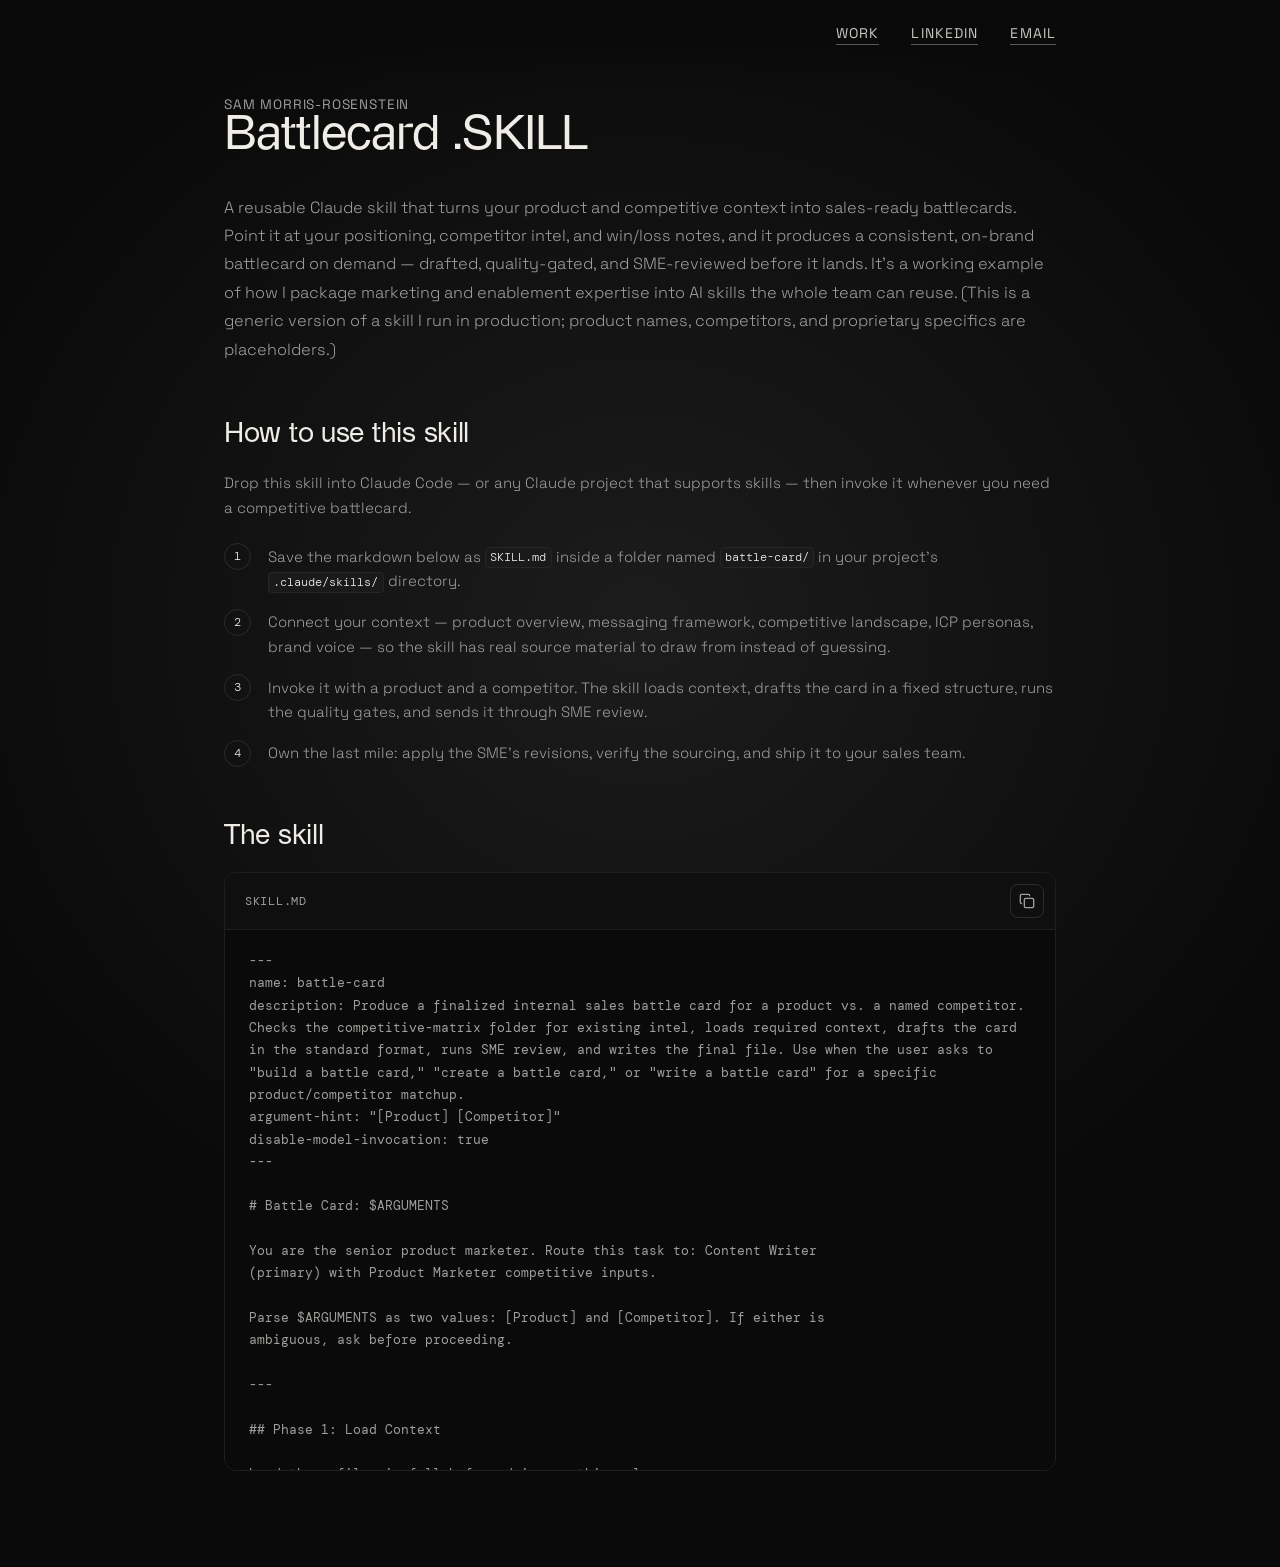
==== battlecard-skill.html @ fe17fb2a "Created SKILL entry page" ====
<!DOCTYPE html>
<html lang="en">

<head>
  <meta charset="UTF-8">
  <meta name="viewport" content="width=device-width, initial-scale=1.0">
  <meta name="description"
    content="Battlecard .SKILL — a reusable Claude skill that turns your product and competitive context into sales-ready battlecards.">
  <title>Battlecard .SKILL — Sam Morris-Rosenstein</title>

  <link rel="icon" type="image/svg+xml" href="favicon.svg">
  <link rel="preconnect" href="https://fonts.googleapis.com">
  <link rel="preconnect" href="https://fonts.gstatic.com" crossorigin>
  <link href="https://fonts.googleapis.com/css2?family=DM+Mono:wght@400&family=Space+Grotesk:wght@300;400&display=swap"
    rel="stylesheet">

  <link rel="stylesheet" href="css/style.css">
</head>

<body class="page-entry">
  <nav class="site-nav" aria-label="Site navigation">
    <div class="site-nav__inner">
      <a href="work.html" class="link" aria-label="Back to my work">Work</a>
      <a href="https://www.linkedin.com/in/smorrisrosenstein/" class="link" aria-label="Sam Morris on LinkedIn"
        target="_blank" rel="noopener noreferrer">LinkedIn</a>
      <button type="button" class="link" id="email-trigger" aria-label="Email Sam Morris">Email</button>
    </div>
  </nav>

  <main class="entry">
    <header class="entry__header">
      <p class="hero__name">SAM MORRIS-ROSENSTEIN</p>
      <h1 class="hero__title">Battlecard .SKILL</h1>
    </header>

    <p class="entry__lead">A reusable Claude skill that turns your product and competitive context into sales-ready
      battlecards. Point it at your positioning, competitor intel, and win/loss notes, and it produces a consistent,
      on-brand battlecard on demand — drafted, quality-gated, and SME-reviewed before it lands. It's a working example
      of how I package marketing and enablement expertise into AI skills the whole team can reuse. (This is a generic
      version of a skill I run in production; product names, competitors, and proprietary specifics are placeholders.)</p>

    <section class="entry__section">
      <h2 class="entry__heading">How to use this skill</h2>
      <p class="entry__body">Drop this skill into Claude Code — or any Claude project that supports skills — then invoke
        it whenever you need a competitive battlecard.</p>
      <ol class="entry__steps">
        <li class="entry__step">Save the markdown below as <code class="entry__inline-code">SKILL.md</code> inside a
          folder named <code class="entry__inline-code">battle-card/</code> in your project's
          <code class="entry__inline-code">.claude/skills/</code> directory.</li>
        <li class="entry__step">Connect your context — product overview, messaging framework, competitive landscape, ICP
          personas, brand voice — so the skill has real source material to draw from instead of guessing.</li>
        <li class="entry__step">Invoke it with a product and a competitor. The skill loads context, drafts the card in a
          fixed structure, runs the quality gates, and sends it through SME review.</li>
        <li class="entry__step">Own the last mile: apply the SME's revisions, verify the sourcing, and ship it to your
          sales team.</li>
      </ol>
    </section>

    <section class="entry__section">
      <h2 class="entry__heading">The skill</h2>
      <div class="codeblock">
        <div class="codeblock__bar">
          <span class="codeblock__label">SKILL.md</span>
          <button type="button" class="codeblock__copy" data-target="skill-code" aria-label="Copy skill to clipboard">
            <svg class="codeblock__icon codeblock__icon--copy" viewBox="0 0 24 24" fill="none" stroke="currentColor"
              stroke-width="2" stroke-linecap="round" stroke-linejoin="round" aria-hidden="true">
              <rect width="14" height="14" x="8" y="8" rx="2" ry="2" />
              <path d="M4 16c-1.1 0-2-.9-2-2V4c0-1.1.9-2 2-2h10c1.1 0 2 .9 2 2" />
            </svg>
            <svg class="codeblock__icon codeblock__icon--check" viewBox="0 0 24 24" fill="none" stroke="currentColor"
              stroke-width="2.5" stroke-linecap="round" stroke-linejoin="round" aria-hidden="true">
              <path d="M20 6 9 17l-5-5" />
            </svg>
          </button>
        </div>
        <pre class="codeblock__pre"><code class="codeblock__code" id="skill-code">---
name: battle-card
description: Produce a finalized internal sales battle card for a product vs. a named competitor. Checks the competitive-matrix folder for existing intel, loads required context, drafts the card in the standard format, runs SME review, and writes the final file. Use when the user asks to "build a battle card," "create a battle card," or "write a battle card" for a specific product/competitor matchup.
argument-hint: "[Product] [Competitor]"
disable-model-invocation: true
---

# Battle Card: $ARGUMENTS

You are the senior product marketer. Route this task to: Content Writer
(primary) with Product Marketer competitive inputs.

Parse $ARGUMENTS as two values: [Product] and [Competitor]. If either is
ambiguous, ask before proceeding.

---

## Phase 1: Load Context

Load these files in full before doing anything else:

- context/competitive-landscape.md — competitive categories, win/loss themes,
  existing counter-messages
- context/messaging-framework.md — proof point library (Gate 1: every product
  metric must trace here), messaging pillars, persona-to-pillar mapping,
  do's and don'ts
- context/product-overview.md — full platform architecture, applications,
  compliance, time-to-value, named customer proof points
- context/icp-personas.md — buyer personas, pain points, objections — essential
  for counter-message framing
- context/brand-voice.md — tone guidance; battle cards use the "blunt and
  direct" register

Then check sales-enablement/competitive-matrix/ for an existing matrix file
covering this matchup (e.g., product-a-vs-competitor-x.md). If a file exists,
read it in full — it is the primary source of intelligence for this battle card
and supersedes web research. Note what is already documented so you do not
contradict it or duplicate the work.

If no matrix file exists for this matchup, flag it to the user: "No competitive
matrix found for [Product] vs. [Competitor]. I'll proceed from the context files
and competitive-landscape.md — a full matrix should be created after this battle
card to preserve the research." Then proceed with available context.

### Competitor research (for the Market Position block)

The battle card includes a Market Position firmographics block (Phase 3,
Section 3) and sourced competitor weaknesses (Section 6). If the
competitive-matrix file or context/competitive-landscape.md does not already
supply these, research them now via WebSearch / WebFetch:

- Firmographics: founding year, HQ, ownership, headcount, revenue, customer
  count, funding history
- Third-party review scores: G2, Gartner Peer Insights, Capterra (rating +
  review count)
- Certifications, target verticals, key named customers
- Directional pricing tiers (public list/entry prices only)
- Sourced quotes for the weakness section: the competitor's own positioning
  docs, analyst coverage, and review-platform themes

Every competitor fact must carry a named source (Gate — Competitor-fact
sourcing, Phase 4). Label beta/roadmap features as such. If a fact cannot be
verified, flag it and leave it out — never invent firmographics or scores.

---

## Phase 2: Establish the Matchup Frame

Before writing, answer these questions from the files you have loaded:

1. What competitive category does this competitor belong to, and does it match
   the product's category? (from context/competitive-landscape.md) If the
   pairing is mismatched — e.g., a request to compare a data/analytics product
   against an execution/workflow competitor — stop and confirm scope. Never
   build a card that compares your product to a category it does not compete in.
2. What is the primary persona facing this competitor in a deal?
   (e.g., economic buyer, technical evaluator, end user, IT/security)
3. What are the 2–3 most likely objection scenarios in this matchup? (from
   win/loss themes and counter-messages in the competitive landscape and any
   existing matrix file)
4. Is this a direct head-to-head or an incumbent/adjacent scenario? This shapes
   the Strategic Frame (Section 1) — for incumbents and adjacent/complementary
   systems, the frame leads with "and not or" positioning before the
   competitive sections begin.
5. What are the 2–3 priority deal scenarios for this matchup? Order them by win
   probability (e.g., "buyer already owns a competing system," "greenfield
   evaluation," "competitor already installed"). These seed the Deal Playbooks
   section (Section 9).

Do not proceed to drafting until you have clear answers to all five. If the
competitive-landscape.md or matrix file does not provide enough to answer
question 3 or 5, note the gap in the card's sources footer.

---

## Phase 3: Draft the Battle Card

Write the battle card in the following structure exactly. Do not rename or
reorder sections. This is a comprehensive internal asset. Each section carries a
length target; respect it so the card stays scannable. Cut repetition, never
substance.

---

### [Product] vs. [Competitor] — Battle Card

INTERNAL USE ONLY. Not for external distribution, customer-facing proposals, or
marketing copy.

---

### 1. Read This First — Strategic Frame

(Mandatory.) 3–5 sentences. Name the real fight in plain language: what the
buyer is actually deciding, why the competitor is or is not a true category peer
to this product, and the one-line strategic posture. For incumbent or
adjacent/complementary competitors, lead with "and not or" positioning. This
orients the rep before any detail.

### 2. Who They Are &amp; What They Sell

One-sentence summary (category, primary market, what they do not do that is
relevant here). Then a short product/module decomposition: what each product or
module does, what is in and out of scope, and directional public pricing tiers
where known. Be precise — no editorializing. (4–8 lines plus the decomposition.)

### 3. Market Position

(Firmographics block.) A compact fact list giving the rep credibility context
and risk framing: founding year, HQ, ownership, headcount, revenue, customer
count, funding history, third-party review scores (G2 / Gartner Peer Insights /
Capterra — rating + count), certifications, target verticals, key named
customers. Every fact carries a source (Phase 4 sourcing gate). Flag anything
unverifiable and leave it out — never invent firmographics or scores.

### 4. Where We Beat Them

3–5 bullets. Each bullet has a bold label followed by the explanation. Cover the
most decisive differentiators for this specific matchup — do not default to
generic advantages. Draw from: speed, compliance design, data model,
domain-specific AI, cost, implementation effort, independence from lock-in, or
whatever is most relevant to this competitor.

### 5. Their Genuine Strengths

3–5 bullets, each with a bold descriptor. Be honest — these are real strengths
and their strongest legitimate positioning, not strawmen. If they have a genuine
edge (installed base, connectivity, broader scope, compliance pedigree,
integration story), say so plainly. Acknowledging real strength is what makes
the counter credible.

### 6. Their Real Weaknesses

3–6 bullets with bold labels. Weaknesses to exploit, each grounded in a sourced
competitor quote, review theme, or the competitor's own documentation — not
assertion. Label beta/roadmap capabilities as such. This is where the rep finds
the wedge.

### 7. Head-to-Head Comparison

A multi-dimension comparison table ([Product] vs. [Competitor]) across ~12–18
dimensions (category, what it actually does, scope, compliance/security posture,
speed, AI capability, deployment time, customer-side effort, pricing model,
implementation complexity, works-alongside-existing-systems, expansion path,
cloud, best fit for). If a competitive-matrix file exists for this matchup,
source the table from it rather than rebuilding — do not contradict it.

### 8. Objection Handling

A table of 5–6 likely buyer objections. Columns: What they say | How to respond.
Each response is direct speech a rep can internalize and say, grounded in a
specific differentiator or approved proof point. No vague qualifiers.

### 9. Deal Playbooks

2–3 priority-ordered deal scenarios (highest win probability first), from the
scenarios established in Phase 2. For each: the situation, why it's our
position, the entry-point persona to lead with, and a rep pitch script in direct
speech.

### 10. When to Engage vs. When to Walk Away

Two labelled lists:
- Proceed signals — deal conditions where you should lean in and win this
  matchup.
- Walk-away / disqualify signals — where the competitor has a structural edge or
  the deal is not your fight; qualify out early. Frame this as credibility
  protection: a lost deal you should have walked away from costs more than a
  well-fought one. Retain your ICP guardrails (segment, company size, fit).

### 11. Landmines to Plant

4–5 discovery questions a rep seeds with the prospect so the prospect
interrogates the competitor's weak spots before the next meeting. Each question
is followed by a one-line note on what it exposes. Questions target real,
sourced weaknesses — not strawmen.

### 12. Traps to Avoid

3–6 bullets. What our own reps should NOT do in this matchup: attacking a
genuine competitor strength, over-claiming, dismissing real (if narrow)
competitor capabilities, competing on scope we don't have, or failing to
qualify. Protects reps from credibility-damaging moves.

### 13. Proof Points to Cite

2–3 bullet points. Each traces to the approved proof point library in
context/messaging-framework.md. Format:
- [Metric or outcome] — [customer descriptor, product]

Do not cite any metric not in the approved library. If a relevant proof point is
missing, flag it: "This claim is not in the approved proof point library —
confirm source before publishing."

### 14. Kill Phrase

One sentence in a blockquote. Frames the matchup in your favor without
disparaging the competitor. Specific, not generic. If the competitive matrix
file includes an approved kill phrase, use it exactly.

### 15. For Partner Teams

A condensed, channel-ready summary so a partner rep can carry the matchup
without the full card:
- Short version — 2–4 sentences on who the competitor is and where you compete.
- Lead with us when — bulleted conditions.
- Defer when — bulleted conditions.
- Most common win scenario — 1–2 sentences.

---

Sources: All product proof points trace to the approved proof point library in
context/messaging-framework.md. All competitor firmographics, review scores,
pricing, and capability claims are cited to named sources (vendor site, G2 /
Gartner / Capterra, analyst coverage, or the competitor's own documentation).
[Cite the competitive matrix file if used, or note "No competitive matrix on
file."] Battle card version: [Month Year].

---

## Phase 4: Quality Gates

Run these before writing. Apply during writing.

- Gate 1 — No invented proof points (product claims). Every product metric
  traces to the proof point library in context/messaging-framework.md. If a
  metric is not there, flag it and hold the claim.
- Gate 1b — Competitor-fact sourcing. Every competitor firmographic, review
  score, pricing figure, and capability claim carries a named source. Beta/
  roadmap features are labelled as such. Any competitor fact that cannot be
  verified is flagged and left out — never invented.
- Gate 2 — Product scope. Keep the product's category precise; never claim scope
  the product does not have, even defensively, and never let a differentiator
  drift into a category the product does not compete in.
- Gate 2b — Proof-point segregation. Keep proof points in-scope for the product
  line being sold; never borrow a metric from a different product line. A
  roadmap path may be cited as a differentiator, never as a shipped outcome
  metric.
- Gate 3 — No vague AI language. Never: "AI-powered" (standalone),
  "revolutionary," "game-changing," "transformative," "cutting-edge." Be
  specific about what the AI does.
- Gate 4 — Respect prohibited comparisons. Do not make comparisons your legal or
  positioning guidelines disallow. This card is internal-only; the internal-use
  header is mandatory if any restricted name appears.
- Gate 5 — Persona check. The target persona must be established before drafting
  the counter-messages. Counter-messages must use the persona's language and
  pain framing.
- Gate 6 — Outcome-first. Counter-messages and "Where We Beat Them" bullets lead
  with outcome or problem, never product name or feature.
- Gate 7 — Length: every section earns its place. Use the section-level length
  targets in Phase 3. Discipline comes from cutting repetition, not substance.
  If a section has nothing sourced and credible to say, keep it short and note
  the gap rather than inventing filler.
- Gate 8 — SME Review. Mandatory. Run after drafting.

---

## Phase 5: SME Review

After completing the draft, invoke the Subject Matter Expert review
(@workflows/sme-review.md).

The SME evaluates with particular emphasis for battle cards:
- Technical accuracy of all competitor capability claims
- Compliance/regulatory framing — are differentiators accurately stated and
  defensible?
- Deployment timeline comparisons — are both timelines grounded in evidence?
- Proof point credibility — would a buyer in the target persona role accept
  these numbers without pushback?
- Competitive fairness — would a buyer who also evaluated the competitor find
  the comparison honest?
- Whether "Their Genuine Strengths" accurately represents the competitor's real
  strengths, and "Their Real Weaknesses" is grounded in sourced fact
- Market Position firmographics and sourced competitor claims — accurate,
  current, and properly attributed?

Apply all RED-severity revisions before presenting the final output. Apply or
note YELLOW-severity items.

Verdict options: APPROVED / APPROVED WITH REVISIONS / REQUIRES REWORK

---

## Phase 6: Write the Output File

File path: sales-enablement/battle-cards/[product-slug]-vs-[competitor-slug].md

where [product-slug] is the lowercase product name and [competitor-slug] is a
hyphenated lowercase version of the competitor name.

Write the finalized, SME-reviewed battle card to this file.

---

## Phase 7: Hand Off

Report to the user:
- Output file path as a clickable markdown link
- SME final verdict (APPROVED vs. APPROVED post-revision)
- Any flagged proof point gaps (product claims held because they are not in the
  approved library)
- Any competitor facts that could not be verified and were left out or flagged
- Whether a competitive matrix file exists for this matchup — if not, recommend
  creating one

---

## Escalation Paths

Stop and ask before proceeding if:
- Either argument (Product or Competitor) is missing or ambiguous
- The competitor is not in context/competitive-landscape.md and no competitive
  matrix file exists — flag as "no existing intelligence on file" and ask
  whether to proceed from public research or defer until a matrix is built
- The competitor turns out to belong to a different product scope — confirm
  whether to switch product scope before writing
- Any product metric you want to cite is not in the approved proof point
  library — hold the claim and ask for source confirmation before including it
- The SME returns a REQUIRES REWORK verdict — do not present a reworked draft as
  final without completing the full re-review cycle
</code></pre>
      </div>
    </section>
  </main>

  <dialog class="email-dialog" id="email-dialog" aria-label="Email address">
    <p class="email-dialog__text">Prove you're human :)</p>
    <p class="email-dialog__text">My email address is this site's domain at the most popular email provider in the
      world. It ends in .com.</p>
    <button type="button" class="email-dialog__close" aria-label="Close">&#x2715;</button>
  </dialog>

  <script src="js/main.js" defer></script>
</body>

</html>
---- css/style.css ----
@font-face {
  font-family: 'Rinter';
  src: url('../assets/fonts/rinter-font/Rinter.otf') format('opentype');
  font-weight: 400;
  font-style: normal;
  font-display: swap;
}

*, *::before, *::after {
  box-sizing: border-box;
  margin: 0;
  padding: 0;
}

:root {
  --color-bg: #0a0a0a;
  --color-text-primary: #f0ede8;
  --color-text-secondary: #a09e9b;
  --color-link: #c8c5c0;
  --color-link-hover: #f0ede8;
  --color-link-underline: #5a5855;
}

body {
  background-color: var(--color-bg);
  background-image: radial-gradient(
    ellipse 80% 60% at 50% 40%,
    #1c1c1c 0%,
    transparent 70%
  );
  min-height: 100vh;
  min-height: 100dvh;
  display: flex;
  align-items: center;
  justify-content: center;
}

.hero {
  width: 100%;
  display: flex;
  flex-direction: column;
  align-items: center;
  padding: 5rem 2rem 3rem;
  gap: 3rem;
}

.hero__content {
  max-width: 832px;
  width: 100%;
  animation: fadeUp 0.7s cubic-bezier(0.16, 1, 0.3, 1) 0.1s both;
}

.hero__identity {
  display: flex;
  align-items: center;
  gap: 0.6rem;
  margin-bottom: 1.5rem;
}

.hero__photo {
  width: 36px;
  height: 36px;
  border-radius: 50%;
  object-fit: cover;
  flex-shrink: 0;
}

.hero__name {
  font-family: 'Space Grotesk', -apple-system, BlinkMacSystemFont, sans-serif;
  font-size: 0.85rem;
  font-weight: 400;
  letter-spacing: 0.06em;
  color: var(--color-text-secondary);
  margin-bottom: 0;
}

.hero__title {
  font-family: 'Rinter', 'Space Grotesk', sans-serif;
  font-size: clamp(1.6rem, 4.5vw + 0.4rem, 3rem);
  font-weight: 400;
  line-height: 1.1;
  letter-spacing: -0.02em;
  color: var(--color-text-primary);
  margin-bottom: 1.5rem;
}

.hero__bio {
  font-family: 'Space Grotesk', -apple-system, BlinkMacSystemFont, sans-serif;
  font-size: clamp(0.9rem, 1.35vw + 0.45rem, 1.013rem);
  font-weight: 300;
  line-height: 1.75;
  color: var(--color-text-secondary);
  margin-bottom: 2.5rem;
}

.ai-section {
  margin-bottom: 0;
}

.hero__offer {
  width: 100%;
  max-width: 832px;
}

.ai-section__title {
  font-family: 'Rinter', 'Space Grotesk', sans-serif;
  font-size: clamp(1.6rem, 3vw + 0.5rem, 2.5rem);
  font-weight: 400;
  line-height: 1.1;
  letter-spacing: -0.02em;
  color: var(--color-text-primary);
  margin-bottom: 1.25rem;
}

.ai-section__body {
  font-family: 'Space Grotesk', -apple-system, BlinkMacSystemFont, sans-serif;
  font-size: clamp(0.9rem, 1.35vw + 0.45rem, 1.013rem);
  font-weight: 300;
  line-height: 1.75;
  color: var(--color-text-secondary);
}

.gradient-word {
  background: linear-gradient(135deg, #E4F222 0%, #A8E6CF 60%);
  -webkit-background-clip: text;
  background-clip: text;
  -webkit-text-fill-color: transparent;
  color: transparent;
}

.ai-section__body + .ai-section__body {
  margin-top: 1.25rem;
}

.site-nav {
  position: fixed;
  top: 0;
  left: 0;
  right: 0;
  z-index: 20;
  display: flex;
  justify-content: center;
  padding: 1.5rem 2rem 0;
  pointer-events: none;
}

.site-nav::before {
  content: '';
  position: absolute;
  top: 0;
  left: 0;
  right: 0;
  height: 4.5rem;
  background: linear-gradient(
    to bottom,
    #0a0a0a 15%,
    rgba(10, 10, 10, 0.85) 55%,
    transparent 100%
  );
  pointer-events: none;
  z-index: -1;
}

.site-nav__inner {
  display: flex;
  justify-content: flex-end;
  gap: 2rem;
  width: 100%;
  max-width: 832px;
  pointer-events: none;
}

.site-nav .link {
  pointer-events: auto;
}

button.link {
  appearance: none;
  background: none;
  border: none;
  border-bottom: 1px solid var(--color-link-underline);
  cursor: pointer;
}

.link {
  font-family: 'Space Grotesk', -apple-system, BlinkMacSystemFont, sans-serif;
  font-size: 0.875rem;
  font-weight: 400;
  letter-spacing: 0.08em;
  text-transform: uppercase;
  color: var(--color-link);
  text-decoration: none;
  border-bottom: 1px solid var(--color-link-underline);
  padding-bottom: 2px;
  transition: color 0.2s ease, border-bottom-color 0.2s ease;
}

.link:hover {
  color: var(--color-link-hover);
  border-bottom-color: var(--color-link-hover);
}

.link:focus-visible {
  color: var(--color-link-hover);
  border-bottom-color: var(--color-link-hover);
  outline: 2px solid var(--color-link-hover);
  outline-offset: 4px;
  border-radius: 2px;
}

.email-dialog {
  background: #111111;
  border: 1px solid #242424;
  color: var(--color-text-secondary);
  padding: 2rem;
  max-width: 420px;
  width: calc(100% - 2rem);
  position: fixed;
  top: 50%;
  left: 50%;
  transform: translate(-50%, -50%);
}

.email-dialog::backdrop {
  background: rgba(0, 0, 0, 0.75);
}

.email-dialog[open] {
  animation: dialogFadeIn 0.2s ease both;
}

.email-dialog__text {
  font-family: 'Space Grotesk', -apple-system, BlinkMacSystemFont, sans-serif;
  font-size: 0.9rem;
  font-weight: 300;
  line-height: 1.7;
}

.email-dialog__text + .email-dialog__text {
  margin-top: 1rem;
}

.email-dialog__close {
  position: absolute;
  top: 1rem;
  right: 1rem;
  appearance: none;
  background: none;
  border: none;
  color: var(--color-text-secondary);
  font-size: 1rem;
  line-height: 1;
  cursor: pointer;
  padding: 0.25rem;
  transition: color 0.15s ease;
}

.email-dialog__close:hover {
  color: var(--color-text-primary);
}

@keyframes dialogFadeIn {
  from {
    opacity: 0;
    transform: translate(-50%, calc(-50% + 8px));
  }
  to {
    opacity: 1;
    transform: translate(-50%, -50%);
  }
}

@media (prefers-reduced-motion: reduce) {
  .email-dialog[open] {
    animation: none;
  }
}

@keyframes fadeUp {
  from {
    opacity: 0;
    transform: translateY(12px);
  }
  to {
    opacity: 1;
    transform: translateY(0);
  }
}

@media (prefers-reduced-motion: reduce) {
  .hero__content {
    animation: none;
  }
}

body.page-home {
  align-items: flex-start;
}

/* ---- Context Pipeline Diagram ---- */

.ctx-pipeline {
  --ctx-font-display: 'Space Grotesk', -apple-system, sans-serif;
  --ctx-font-mono: 'DM Mono', ui-monospace, monospace;

  /* Accent palette — Ramp yellow → mint, matches the site text gradient */
  --ctx-accent:   #E4F222;   /* Ramp yellow */
  --ctx-accent-2: #A8E6CF;   /* pale mint */
  --ctx-horizon-blue: var(--ctx-accent);    /* legacy name, now yellow */
  --ctx-ai-green:     var(--ctx-accent-2);  /* legacy name, now mint */

  /* Dark surfaces */
  --ctx-night-blue:    #141414;   /* MCP node surface (legacy name) */
  --ctx-bg-card:       #101010;
  --ctx-bg-light:      #1c1c1c;
  --ctx-border-subtle: #262626;
  --ctx-border-strong: #333333;

  /* Text on dark */
  --ctx-fg-1: #f0ede8;
  --ctx-fg-2: #b6b4b0;
  --ctx-fg-3: #8a8886;
  --ctx-fg-muted: #5f5d5a;

  /* width: 70%; — previous size, kept for revert */
  width: 100%;
  max-width: 832px;
  background: #0a0a0a;
  border-radius: 12px;
  overflow: hidden;
}

.ctx-pipeline__scaler {
  position: relative;
  overflow: hidden;
  min-width: 320px;
}

.ctx-canvas {
  position: relative;
  width: 1680px;
  height: 1000px;
  background: #0a0a0a;
  transform-origin: top left;
}

.ctx-canvas::before {
  content: '';
  position: absolute;
  inset: 0;
  background-image:
    linear-gradient(to right, rgba(255,255,255,.03) 1px, transparent 1px),
    linear-gradient(to bottom, rgba(255,255,255,.03) 1px, transparent 1px);
  background-size: 40px 40px;
  pointer-events: none;
}

.ctx-wires {
  position: absolute;
  inset: 0;
  width: 1680px;
  height: 1000px;
  pointer-events: none;
}

/* Header */
.ctx-header {
  position: absolute;
  left: 72px;
  top: 48px;
  right: 72px;
  display: flex;
  align-items: flex-start;
  justify-content: space-between;
}

.ctx-eyebrow {
  font-family: var(--ctx-font-mono);
  font-size: 12px;
  line-height: 18px;
  letter-spacing: .14em;
  text-transform: uppercase;
  color: var(--ctx-horizon-blue);
  font-weight: 400;
  margin: 0 0 10px;
}

.ctx-headline {
  font-family: var(--ctx-font-display);
  font-weight: 300;
  font-size: 34px;
  line-height: 42px;
  letter-spacing: -.01em;
  margin: 0;
  color: var(--ctx-fg-1);
}

.ctx-headline strong { font-weight: 500; }

.ctx-meta {
  text-align: right;
  font-family: var(--ctx-font-mono);
  font-size: 11px;
  line-height: 18px;
  letter-spacing: .08em;
  text-transform: uppercase;
  color: var(--ctx-fg-3);
}

.ctx-meta-pill {
  display: inline-flex;
  align-items: center;
  gap: 7px;
  padding: 6px 12px;
  border: 1px solid var(--ctx-border-subtle);
  border-radius: 999px;
  background: var(--ctx-bg-card);
  color: var(--ctx-fg-2);
  margin-bottom: 8px;
}

.ctx-dot {
  width: 7px;
  height: 7px;
  border-radius: 50%;
  background: #2ea06e;
  animation: ctx-live 2.4s ease-out infinite;
}

@keyframes ctx-live {
  0%   { box-shadow: 0 0 0 0 rgba(46,160,110,.45); }
  70%  { box-shadow: 0 0 0 7px rgba(46,160,110,0); }
  100% { box-shadow: 0 0 0 0 rgba(46,160,110,0); }
}

.ctx-meta-sub { display: block; }

/* Stage labels */
.ctx-stage-label {
  position: absolute;
  font-family: var(--ctx-font-mono);
  font-size: 12px;
  letter-spacing: .12em;
  text-transform: uppercase;
  color: var(--ctx-fg-2);
  font-weight: 400;
  display: flex;
  align-items: baseline;
  gap: 10px;
}

.ctx-stage-num  { color: var(--ctx-horizon-blue); font-weight: 500; }
.ctx-stage-rule { color: var(--ctx-fg-muted); }

/* Source group frame */
.ctx-src-frame {
  position: absolute;
  border: 1px dashed var(--ctx-border-strong);
  border-radius: 16px;
  background: rgba(255,255,255,.02);
}

/* Source cards */
.ctx-src {
  position: absolute;
  width: 296px;
  height: 70px;
  display: flex;
  align-items: center;
  gap: 14px;
  padding: 0 16px;
  background: var(--ctx-bg-card);
  border: 1px solid var(--ctx-border-subtle);
  border-radius: 8px;
  box-shadow: 0 1px 2px rgba(0,0,0,.4);
}

.ctx-src-ico {
  flex: none;
  width: 40px;
  height: 40px;
  display: flex;
  align-items: center;
  justify-content: center;
  border-radius: 4px;
  background: var(--ctx-bg-light);
  color: var(--ctx-horizon-blue);
}

.ctx-src-ico svg { width: 20px; height: 20px; }

.ctx-src-name {
  font-family: var(--ctx-font-display);
  font-weight: 500;
  font-size: 16px;
  line-height: 20px;
  color: var(--ctx-fg-1);
}

.ctx-src-sub {
  font-family: var(--ctx-font-mono);
  font-size: 10.5px;
  line-height: 14px;
  letter-spacing: .06em;
  text-transform: uppercase;
  color: var(--ctx-fg-3);
  margin-top: 3px;
}

/* Process nodes */
.ctx-node {
  position: absolute;
  border-radius: 16px;
  display: flex;
  flex-direction: column;
  align-items: center;
  justify-content: center;
  text-align: center;
  padding: 26px 22px;
}

.ctx-node-ico {
  width: 56px;
  height: 56px;
  display: flex;
  align-items: center;
  justify-content: center;
  border-radius: 8px;
  margin-bottom: 16px;
  flex: none;
}

.ctx-node-ico svg { width: 28px; height: 28px; }

.ctx-node-eyebrow {
  font-family: var(--ctx-font-mono);
  font-size: 11px;
  letter-spacing: .12em;
  text-transform: uppercase;
  margin: 0 0 8px;
  font-weight: 400;
}

.ctx-node-title {
  font-family: var(--ctx-font-display);
  font-weight: 500;
  font-size: 22px;
  line-height: 27px;
  margin: 0;
}

.ctx-node-desc {
  font-family: var(--ctx-font-display);
  font-size: 13px;
  line-height: 19px;
  margin: 12px 0 0;
  max-width: 220px;
}

/* MCP */
.ctx-node--mcp { background: var(--ctx-night-blue); border: 1px solid var(--ctx-night-blue); }
.ctx-node--mcp .ctx-node-ico { background: rgba(255,255,255,.08); color: var(--ctx-ai-green); }
.ctx-node--mcp .ctx-node-eyebrow { color: var(--ctx-ai-green); }
.ctx-node--mcp .ctx-node-title   { color: #ffffff; }
.ctx-node--mcp .ctx-node-desc    { color: rgba(255,255,255,.66); }

/* Claude */
.ctx-node--claude { background: var(--ctx-bg-card); border: 1px solid var(--ctx-horizon-blue); box-shadow: 0 8px 24px rgba(0,0,0,.5); }
.ctx-node--claude .ctx-node-ico { background: var(--ctx-horizon-blue); color: #0a0a0a; position: relative; }
.ctx-node--claude .ctx-node-ico::after {
  content: '';
  position: absolute;
  inset: -6px;
  border-radius: 8px;
  border: 1.5px solid var(--ctx-horizon-blue);
  opacity: .35;
  animation: ctx-think 2.6s cubic-bezier(.22,1,.36,1) infinite;
}
@keyframes ctx-think {
  0%   { transform: scale(1);    opacity: .4; }
  70%  { transform: scale(1.18); opacity: 0; }
  100% { transform: scale(1.18); opacity: 0; }
}
.ctx-node--claude .ctx-node-eyebrow { color: var(--ctx-horizon-blue); }
.ctx-node--claude .ctx-node-title   { color: var(--ctx-fg-1); }
.ctx-node--claude .ctx-node-desc    { color: var(--ctx-fg-2); }

/* Memory */
.ctx-node--memory {
  background: linear-gradient(135deg, #E4F222 0%, #A8E6CF 100%);
  border: none;
  box-shadow: 0 18px 44px rgba(228,242,34,.20);
  overflow: hidden;
}
.ctx-node--memory::after {
  content: '';
  position: absolute;
  inset: 0;
  background: linear-gradient(115deg, transparent 30%, rgba(255,255,255,.28) 50%, transparent 70%);
  transform: translateX(-120%);
  animation: ctx-sweep 4.5s ease-in-out infinite;
}
@keyframes ctx-sweep {
  0%, 22% { transform: translateX(-120%); }
  55%,100% { transform: translateX(120%); }
}
.ctx-node--memory .ctx-node-ico      { background: rgba(0,0,0,.14); color: #0a0a0a; }
.ctx-node--memory .ctx-node-eyebrow  { color: rgba(0,0,0,.68); position: relative; z-index: 1; }
.ctx-node--memory .ctx-node-title    { color: #0a0a0a; position: relative; z-index: 1; }
.ctx-node--memory .ctx-node-desc     { color: rgba(0,0,0,.82); position: relative; z-index: 1; }

.ctx-node-perm {
  position: relative;
  z-index: 1;
  margin-top: 16px;
  display: inline-flex;
  align-items: center;
  gap: 7px;
  padding: 6px 12px;
  border-radius: 999px;
  background: rgba(0,0,0,.12);
  font-family: var(--ctx-font-mono);
  font-size: 10.5px;
  letter-spacing: .1em;
  text-transform: uppercase;
  color: #0a0a0a;
}
.ctx-node-perm svg { width: 13px; height: 13px; }

.ctx-footnote {
  position: absolute;
  font-family: var(--ctx-font-mono);
  font-size: 11px;
  letter-spacing: .06em;
  text-transform: uppercase;
  color: var(--ctx-fg-3);
}

@media (prefers-reduced-motion: reduce) {
  .ctx-dot,
  .ctx-node--claude .ctx-node-ico::after,
  .ctx-node--memory::after { animation: none; }
}

/* Work page */

body.page-work {
  display: block;
  padding: 5rem 2rem 6rem;
}

.work {
  max-width: 720px;
  margin: 0 auto;
}

.work__header {
  margin-bottom: 3.5rem;
}

.work__header .hero__title {
  margin-bottom: 1.5rem;
}

.work__intro {
  font-family: 'Space Grotesk', -apple-system, BlinkMacSystemFont, sans-serif;
  font-size: clamp(0.9rem, 1.35vw + 0.45rem, 1.013rem);
  font-weight: 300;
  line-height: 1.75;
  color: var(--color-text-secondary);
  margin: 0;
}

.work__list {
  display: flex;
  flex-direction: column;
  gap: 2.5rem;
}

/* Resource card */
.resource {
  border: 1px solid #1e1e1e;
  border-radius: 14px;
  background: #0d0d0d;
  padding: 1.75rem;
  transition: border-color 0.2s ease;
}

.resource:hover {
  border-color: #2c2c2c;
}

.resource__title {
  font-family: 'Rinter', 'Space Grotesk', sans-serif;
  font-size: clamp(1.3rem, 2vw + 0.6rem, 1.6rem);
  font-weight: 400;
  letter-spacing: -0.01em;
  line-height: 1.2;
  color: var(--color-text-primary);
  margin-bottom: 1.25rem;
}

.resource__preview {
  display: block;
  position: relative;
  width: 100%;
  aspect-ratio: 16 / 9;
  border-radius: 8px;
  overflow: hidden;
  background-color: #111111;
  margin-bottom: 1.25rem;
}

.resource__img {
  width: 100%;
  height: 100%;
  display: block;
  object-fit: cover;
}

/* Placeholder shown until a real screenshot is dropped in */
.resource__preview--placeholder {
  background-image:
    linear-gradient(rgba(255, 255, 255, 0.02) 1px, transparent 1px),
    linear-gradient(90deg, rgba(255, 255, 255, 0.02) 1px, transparent 1px),
    linear-gradient(135deg, #161616 0%, #0f0f0f 100%);
  background-size: 32px 32px, 32px 32px, 100% 100%;
}

.resource__preview--placeholder::after {
  content: attr(data-label);
  position: absolute;
  inset: 0;
  display: flex;
  align-items: center;
  justify-content: center;
  font-family: 'Space Grotesk', -apple-system, BlinkMacSystemFont, sans-serif;
  font-size: 0.72rem;
  font-weight: 400;
  letter-spacing: 0.14em;
  text-transform: uppercase;
  color: #3a3a3a;
}

.resource__desc {
  font-family: 'Space Grotesk', -apple-system, BlinkMacSystemFont, sans-serif;
  font-size: 0.9375rem;
  font-weight: 300;
  line-height: 1.65;
  color: var(--color-text-secondary);
  margin: 0 0 1.5rem;
}

.resource__cta {
  display: inline-flex;
  align-items: center;
  gap: 0.5rem;
  font-family: 'Space Grotesk', -apple-system, BlinkMacSystemFont, sans-serif;
  font-size: 0.78rem;
  font-weight: 400;
  letter-spacing: 0.1em;
  text-transform: uppercase;
  color: var(--color-text-primary);
  text-decoration: none;
  padding: 0.7rem 1.25rem;
  border: 1px solid #2c2c2c;
  border-radius: 999px;
  transition: border-color 0.2s ease, background-color 0.2s ease;
}

.resource__cta:hover {
  border-color: var(--color-link-hover);
  background-color: rgba(240, 237, 232, 0.04);
}

.resource__cta:focus-visible {
  outline: 2px solid var(--color-link-hover);
  outline-offset: 3px;
}

.resource__cta-arrow {
  transition: transform 0.2s ease;
}

.resource__cta:hover .resource__cta-arrow {
  transform: translateX(3px);
}

@media (prefers-reduced-motion: reduce) {
  .resource__cta-arrow {
    transition: none;
  }
}

/* Entry page (work sub-pages) */

body.page-entry {
  display: block;
  padding: 6rem 2rem 6rem;
}

.entry {
  max-width: 832px;
  margin: 0 auto;
}

.entry__header {
  margin-bottom: 1.75rem;
}

.entry__header .hero__title {
  margin-bottom: 0;
}

.entry__lead {
  font-family: 'Space Grotesk', -apple-system, BlinkMacSystemFont, sans-serif;
  font-size: clamp(0.9rem, 1.35vw + 0.45rem, 1.013rem);
  font-weight: 300;
  line-height: 1.75;
  color: var(--color-text-secondary);
  margin-bottom: 3.5rem;
}

.entry__section {
  margin-bottom: 3.5rem;
}

.entry__section:last-child {
  margin-bottom: 0;
}

.entry__heading {
  font-family: 'Rinter', 'Space Grotesk', sans-serif;
  font-size: clamp(1.3rem, 2.5vw + 0.5rem, 1.75rem);
  font-weight: 400;
  letter-spacing: -0.01em;
  line-height: 1.15;
  color: var(--color-text-primary);
  margin-bottom: 1.1rem;
}

.entry__body {
  font-family: 'Space Grotesk', -apple-system, BlinkMacSystemFont, sans-serif;
  font-size: 0.9375rem;
  font-weight: 300;
  line-height: 1.7;
  color: var(--color-text-secondary);
  margin: 0;
}

.entry__steps {
  list-style: none;
  counter-reset: step;
  display: flex;
  flex-direction: column;
  gap: 1rem;
  margin: 1.5rem 0 0;
  padding: 0;
}

.entry__step {
  position: relative;
  padding-left: 2.75rem;
  font-family: 'Space Grotesk', -apple-system, BlinkMacSystemFont, sans-serif;
  font-size: 0.9375rem;
  font-weight: 300;
  line-height: 1.65;
  color: var(--color-text-secondary);
}

.entry__step::before {
  counter-increment: step;
  content: counter(step);
  position: absolute;
  left: 0;
  top: -0.1rem;
  width: 1.7rem;
  height: 1.7rem;
  display: flex;
  align-items: center;
  justify-content: center;
  border-radius: 50%;
  border: 1px solid #2c2c2c;
  font-family: 'DM Mono', ui-monospace, monospace;
  font-size: 0.72rem;
  color: var(--color-text-primary);
}

.entry__inline-code {
  font-family: 'DM Mono', ui-monospace, SFMono-Regular, Menlo, monospace;
  font-size: 0.82em;
  color: var(--color-text-primary);
  background: #1a1a1a;
  border: 1px solid #262626;
  border-radius: 4px;
  padding: 0.1em 0.35em;
}

/* Code block */

.codeblock {
  border: 1px solid #1e1e1e;
  border-radius: 12px;
  background: #0d0d0d;
  overflow: hidden;
}

.codeblock__bar {
  display: flex;
  align-items: center;
  justify-content: space-between;
  gap: 1rem;
  padding: 0.7rem 0.7rem 0.7rem 1.25rem;
  border-bottom: 1px solid #1e1e1e;
  background: #0f0f0f;
}

.codeblock__label {
  font-family: 'DM Mono', ui-monospace, monospace;
  font-size: 0.75rem;
  letter-spacing: 0.06em;
  text-transform: uppercase;
  color: var(--color-text-secondary);
}

.codeblock__copy {
  appearance: none;
  flex: none;
  width: 34px;
  height: 34px;
  display: inline-flex;
  align-items: center;
  justify-content: center;
  background: none;
  border: 1px solid #2c2c2c;
  border-radius: 8px;
  color: var(--color-text-secondary);
  cursor: pointer;
  transition: color 0.2s ease, border-color 0.2s ease, background-color 0.2s ease;
}

.codeblock__copy:hover {
  color: var(--color-link-hover);
  border-color: var(--color-link-hover);
  background-color: rgba(240, 237, 232, 0.04);
}

.codeblock__copy:focus-visible {
  outline: 2px solid var(--color-link-hover);
  outline-offset: 2px;
}

.codeblock__icon {
  width: 16px;
  height: 16px;
}

.codeblock__icon--check {
  display: none;
}

.codeblock__copy.is-copied {
  color: #a8e6cf;
  border-color: #a8e6cf;
}

.codeblock__copy.is-copied .codeblock__icon--copy {
  display: none;
}

.codeblock__copy.is-copied .codeblock__icon--check {
  display: inline-block;
}

.codeblock__pre {
  margin: 0;
  height: 60vh;
  overflow: auto;
  padding: 1.25rem 1.5rem;
  background: #0a0a0a;
  scrollbar-width: thin;
  scrollbar-color: #2a2a2a transparent;
}

.codeblock__pre::-webkit-scrollbar {
  width: 12px;
}

.codeblock__pre::-webkit-scrollbar-track {
  background: transparent;
}

.codeblock__pre::-webkit-scrollbar-thumb {
  background: #2a2a2a;
  border-radius: 6px;
  border: 3px solid #0a0a0a;
}

.codeblock__pre::-webkit-scrollbar-thumb:hover {
  background: #3a3a3a;
}

.codeblock__code {
  display: block;
  font-family: 'DM Mono', ui-monospace, SFMono-Regular, Menlo, monospace;
  font-size: 0.82rem;
  line-height: 1.7;
  color: var(--color-text-secondary);
  white-space: pre-wrap;
  overflow-wrap: anywhere;
  tab-size: 2;
}

/* Off-screen field used by the clipboard fallback */
.visually-hidden-field {
  position: absolute;
  left: -9999px;
  top: 0;
  opacity: 0;
}

@media (max-width: 480px) {
  .site-nav {
    padding-left: 1.25rem;
    padding-right: 1.25rem;
  }

  .site-nav__inner {
    gap: 1.25rem;
  }

  body.page-work {
    padding: 3.5rem 1.25rem 4rem;
  }

  .resource {
    padding: 1.25rem;
  }

  body.page-entry {
    padding: 5rem 1.25rem 4rem;
  }

  .codeblock__pre {
    padding: 1rem 1.1rem;
  }
}
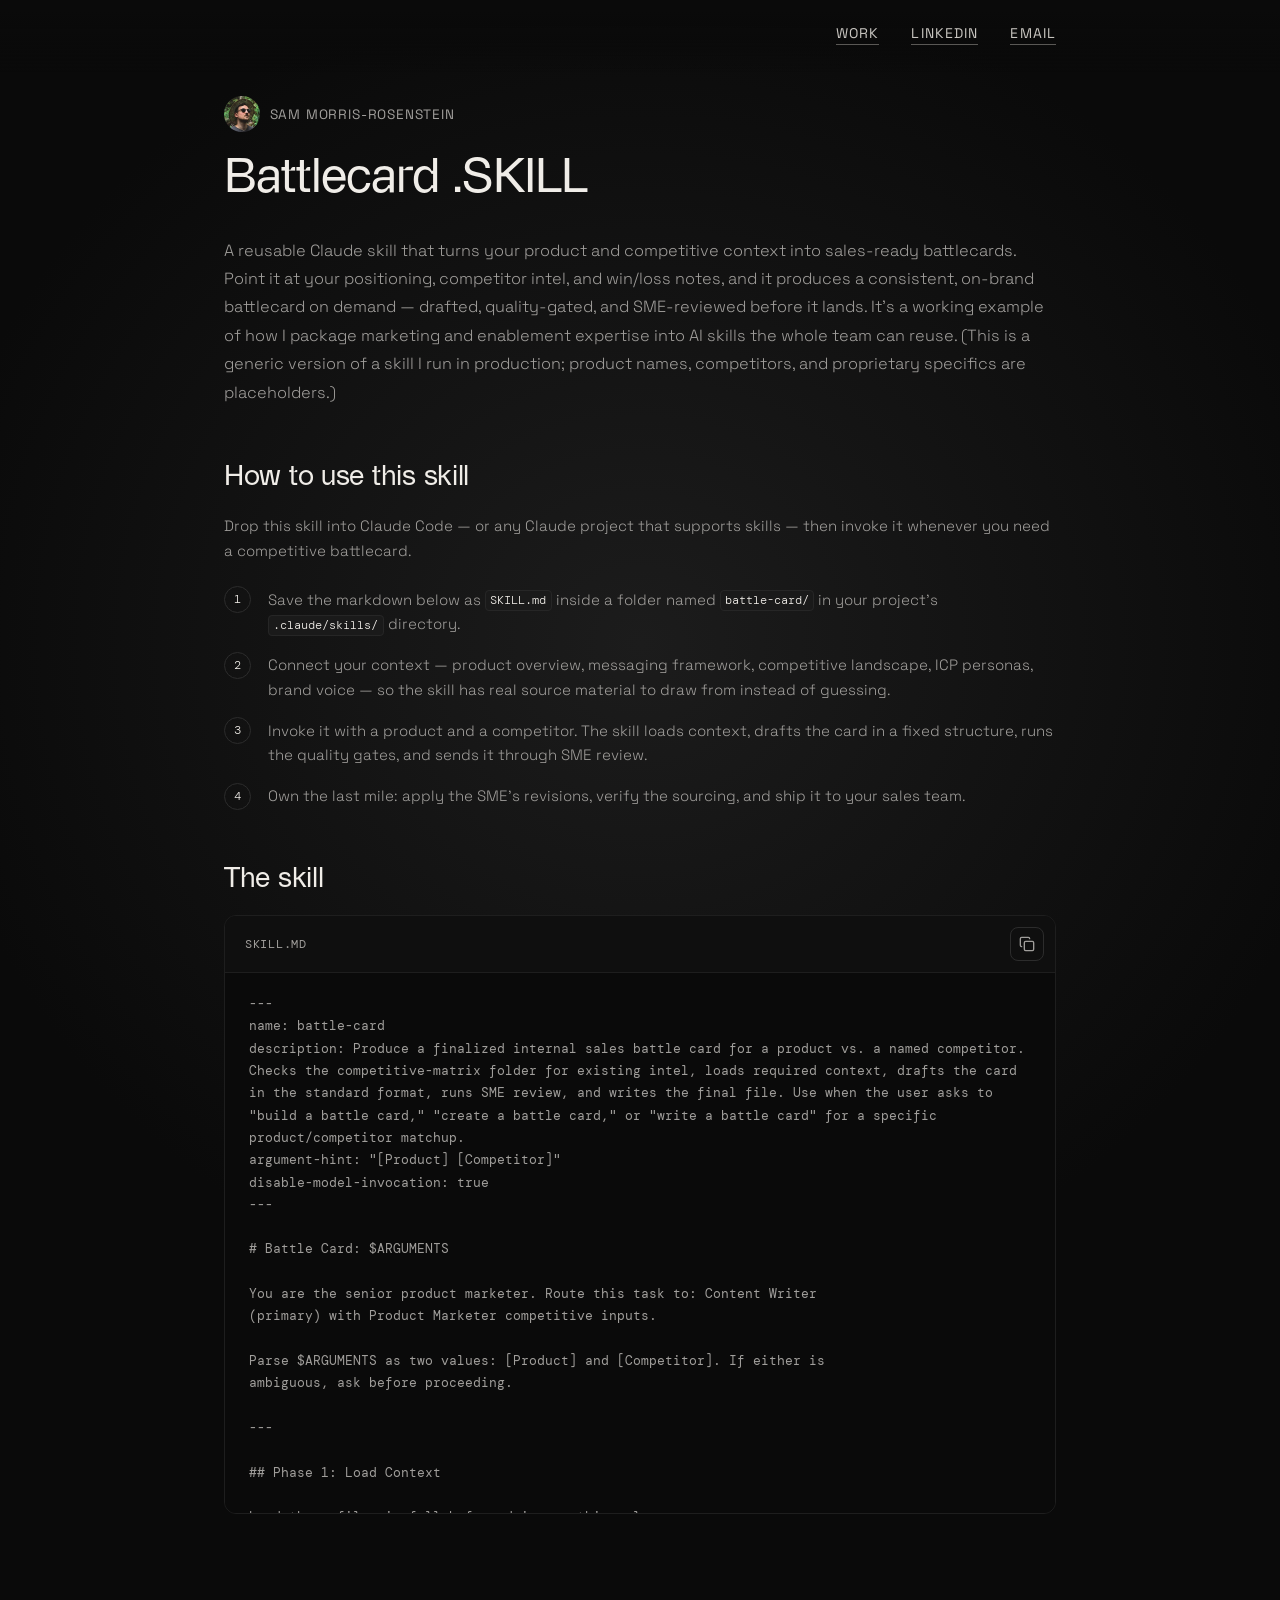
==== commit 325ed165: "feat: apply site nav pattern to battlecard entry page Make the name + photo a link home (logo-as-hom" ====
--- a/battlecard-skill.html
+++ b/battlecard-skill.html
@@ -29,7 +29,10 @@
 
   <main class="entry">
     <header class="entry__header">
-      <p class="hero__name">SAM MORRIS-ROSENSTEIN</p>
+      <a href="index.html" class="hero__identity identity-link" aria-label="Go to homepage">
+        <img src="assets/sam-photo.jpg" alt="Sam Morris-Rosenstein" class="hero__photo" width="36" height="36">
+        <p class="hero__name">SAM MORRIS-ROSENSTEIN</p>
+      </a>
       <h1 class="hero__title">Battlecard .SKILL</h1>
     </header>
 
--- a/css/style.css
+++ b/css/style.css
@@ -72,6 +72,26 @@
   letter-spacing: 0.06em;
   color: var(--color-text-secondary);
   margin-bottom: 0;
+}
+
+/* Identity used as a link home (sub-pages) */
+.identity-link {
+  width: fit-content;
+  text-decoration: none;
+}
+
+.identity-link .hero__name {
+  transition: color 0.2s ease;
+}
+
+.identity-link:hover .hero__name {
+  color: var(--color-text-primary);
+}
+
+.identity-link:focus-visible {
+  outline: 2px solid var(--color-link-hover);
+  outline-offset: 4px;
+  border-radius: 4px;
 }
 
 .hero__title {
@@ -208,6 +228,14 @@
   border-radius: 2px;
 }
 
+/* Current-page nav item: grayed out, not interactive */
+.link--current,
+.link--current:hover {
+  color: #6b6966;
+  border-bottom-color: transparent;
+  cursor: default;
+}
+
 .email-dialog {
   background: #111111;
   border: 1px solid #242424;
@@ -650,7 +678,7 @@
 }
 
 .work {
-  max-width: 720px;
+  max-width: 832px;
   margin: 0 auto;
 }
 
@@ -698,6 +726,25 @@
   line-height: 1.2;
   color: var(--color-text-primary);
   margin-bottom: 1.25rem;
+}
+
+.resource__title-link {
+  color: inherit;
+  text-decoration: none;
+  transition: text-decoration-color 0.2s ease;
+}
+
+.resource__title-link:hover {
+  text-decoration: underline;
+  text-decoration-thickness: 1px;
+  text-underline-offset: 4px;
+  text-decoration-color: var(--color-link-underline);
+}
+
+.resource__title-link:focus-visible {
+  outline: 2px solid var(--color-link-hover);
+  outline-offset: 4px;
+  border-radius: 2px;
 }
 
 .resource__preview {
